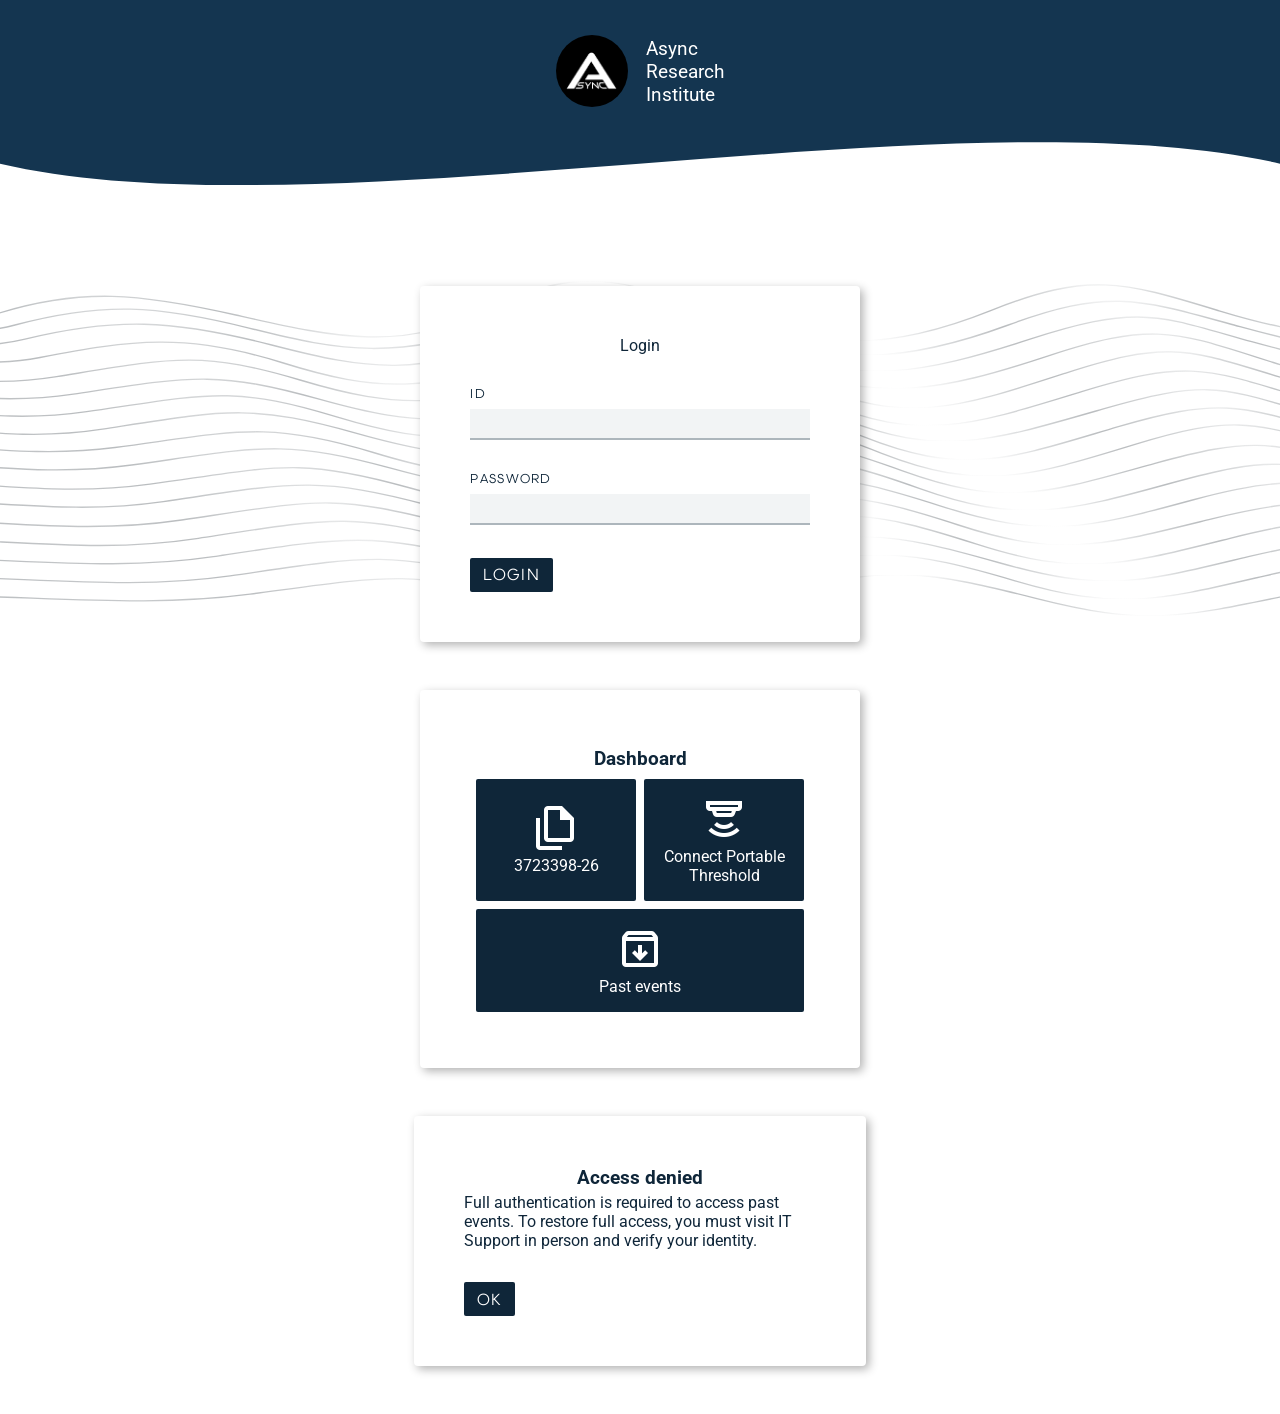
==== ari/index.html @ 57cf9e10 "started work on Backrooms puzzle" ====
<!doctype html>
<html lang="en">
<head>
  <meta charset="utf-8" />

  <title>Async Research Institute</title>
  <meta name="description" content="Kletter-Logbuch" />
  <meta name="author" content="Fabian Michel" />
  <meta name="viewport" content="width=device-width, initial-scale=1.0" />

  <link rel="preconnect" href="https://fonts.googleapis.com">
  <link rel="preconnect" href="https://fonts.gstatic.com" crossorigin>
  <link href="https://fonts.googleapis.com/css2?family=Elms+Sans:ital,wght@0,100..900;1,100..900&family=Roboto:ital,wght@0,100..900;1,100..900&display=swap" rel="stylesheet">
  <link rel="stylesheet" href="https://fonts.googleapis.com/css2?family=Material+Symbols+Outlined:opsz,wght,FILL,GRAD@20..48,100..700,0..1,-50..200&icon_names=archive,detector,file_copy,warning" />
  <link rel="stylesheet" href="style.css" />
  <link rel="shortcut icon" href="logo.png" />
  <script src="crypto-puzzle.js"></script>
  <script src="main.js"></script>
</head>

<body onload="main();">
  <div class="header-block">
    <table class="logo-table">
      <tr>
        <td><div class="logo-block"><img src="logo-white.png" /></div></td>
        <td class="logo-text">Async<br />Research<br />Institute</td>
      </tr>
    </table>
  </div>
  
  <form id="login-form">
    <table class="form-table" id="login-table">
      <tr>
        <td>Login</td>
      </tr>
      <tr>
        <td><label for="employee-id">ID</label></td>
      </tr>
      <tr>
        <td><input id="employee-id" type="text" /></td>
      </tr>
      <tr>
        <td><label for="password">PASSWORD</label></td>
      </tr>
      <tr>
        <td><input id="password" type="password" /></td>
      </tr>
      <tr>
        <td><button type="submit" id="login-btn" class="spaced">LOGIN</button></td>
      </tr>
      <!-- <tr>
        <td><label for="pwd-forgotten" class="error-label"><span class="material-symbols-outlined">warning</span><span>ID or password is wrong</span></label></td>
      </tr>
      <tr>
        <td><button id="pwd-forgotten" class="light small-space">PASSWORD FORGOTTEN</button></td>
      </tr> -->
    </table>
  </form>
  
  <form id="pwd-forgotten-form">
    <table class="form-table" id="pwd-forgotten-table">
      <tr>
        <td>Confirm Identity</td>
      </tr>
      <tr>
        <td><label for="conf-employee-id">ID</label></td>
      </tr>
      <tr>
        <td><input id="conf-employee-id" type="text" /></td>
      </tr>
      <tr>
        <td><label for="conf-fname">FIRST NAME</label></td>
      </tr>
      <tr>
        <td><input id="conf-fname" type="text" /></td>
      </tr>
      <tr>
        <td><label for="conf-lname">LAST NAME</label></td>
      </tr>
      <tr>
        <td><input id="conf-lname" type="text" /></td>
      </tr>
      <tr>
        <td><label for="conf-birth">DATE OF BIRTH</label></td>
      </tr>
      <tr>
        <td><input id="conf-birth" type="date" /></td>
      </tr>
      <tr>
        <td><button type="submit" id="conf-btn" class="spaced">CONFIRM</button></td>
      </tr>
      <!-- <tr>
        <td><label id="conf-error" class="error-label"><span class="material-symbols-outlined">warning</span><span>ID not found</span></label></td>
      </tr> -->
    </table>
  </form>
  
  <form id="recovery-form">
    <table class="form-table" id="recovery-table">
      <tr>
        <td><span class="header-text">Temporary view-only access</span></td>
      </tr>
      <tr>
        <td class="limited-width">
          <p>Based on the personal information you provided, temporary
           view-only access to your employee profile has been granted.</p>

          <p>This access allows you to review your personal data only.
            You will not be able to make changes, or use any account features requiring full authentication.</p>

          <p>To restore full access, you must visit IT Support in person and verify your identity.
            Remote password reset is not available for this account at this stage.</p>

          <p>Your temporary view-only access will remain active for <b>48 hours</b> from the time it was granted.
            After this period, access from this account will be blocked completely until your identity has
            been confirmed by IT Support.</p>

          <p>Please contact or visit IT Support as soon as possible to avoid interruption of access.</p></td>
      </tr>
      <tr>
        <td><button type="submit" id="recovery-btn" class="spaced">CONFIRM</button></td>
      </tr>
    </table>
  </form>

  <div class="card" id="dashboard">
    <table class="dashboard">
      <tr>
        <td colspan="2">
          <span class="header-text">Dashboard</span>
        </td>
      </tr>
      <tr>
        <td class="dashboard-cell">
          <span class="material-symbols-outlined">file_copy</span><br />
          3723398-26
        </td>
        <td class="dashboard-cell">
          <span class="material-symbols-outlined">detector</span><br />
          Connect Portable Threshold
        </td>
      </tr>
      <tr>
        <td class="dashboard-cell" colspan="2">
          <span class="material-symbols-outlined">archive</span><br />
          Past events
        </td>
      </tr>
    </table>
  </div>
  
  <form id="access-denied-form">
    <table class="form-table" id="access-denied-table">
      <tr>
        <td>
          <span class="header-text">Access denied</span>
        </td>
      </tr>
      <tr>
        <td class="limited-width">
          Full authentication is required to access past events.
          To restore full access, you must visit IT Support in person and verify your identity.
        </td>
      </tr>
      <tr>
        <td><button type="submit" id="access-denied-btn" class="spaced">OK</button></td>
      </tr>
    </table>
  </form>
</body>
</html>
---- ari/style.css ----
html {
  min-height: 100%;
}

body {
  font-family: "Roboto", sans-serif;
  font-optical-sizing: auto;
  font-weight: 400;
  font-style: normal;
  font-variation-settings:
    "wdth" 100;
  color: rgb(15, 38, 57);
  margin: 0;
  width: 100%;
  min-height: 100vh;
  background-image: url(background.svg);
  background-position: center center;
  background-size: cover;
  background-repeat: no-repeat;
  background-attachment: fixed;
}

.material-symbols-outlined {
  font-variation-settings:
  'FILL' 0,
  'wght' 400,
  'GRAD' 0,
  'opsz' 24
}

.header-block {
  position: relative;
  color: white;
  width: 100%;
  min-height: 6em;
  background-color: rgb(20, 53, 80);
  overflow: hidden;
  mask-image: url("data:image/svg+xml,%3Csvg viewBox='0 0 1440 320' preserveAspectRatio='none' xmlns='http://www.w3.org/2000/svg'%3E%3Cpath fill='white' d='M0,0 H1440 V220 C1080,120 360,320 0,220 Z'/%3E%3C/svg%3E");
  mask-size: 100% 100%;
  mask-repeat: no-repeat;
}

.logo-table {
  margin-top: 2em;
  margin-bottom: 8em;
  margin-left: auto;
  margin-right: auto;
}

.logo-text {
  font-size: 1.2em;
  padding-left: 0.8em;
}

.logo-block {
  width: 4.5em;
  height: 4.5em;
  display: flex;
  align-items: center;
  justify-content: center;
  background-color: black;
  border-radius: 2.25em;
}

.logo-block > img {
  width: 3.2em;
  height: 2.36em;
}

.form-table {
  border-radius: 0.25em;
  box-shadow: 0.2em 0.2em 0.6em rgba(0, 0, 0, 0.3);
  background-color: white;
  margin-top: 3em;
  margin-bottom: 3em;
  margin-left: auto;
  margin-right: auto;
}

.form-table label:not(.error-label) {
  display: inline-block;
  font-size: 0.8em;
  margin-top: 2em;
  margin-bottom: 0.3em;
  letter-spacing: 0.1em;
  font-family: "Elms Sans", sans-serif;
  font-optical-sizing: auto;
  font-weight: 400;
  font-style: normal;
}

.form-table label.error-label {
  font-size: 0.8em;
  margin-top: 2em;
  margin-bottom: 0.3em;
  color: rgb(135, 30, 30);
  display: inline-flex;
  gap: 0.4em;
  justify-content: flex-start;
  align-items: center;
}

.form-table td {
  padding-left: 3em;
  padding-right: 3em;
}

.form-table tr:first-child td {
  padding-top: 3em;
  text-align: center;
}

.form-table tr:last-child td {
  padding-bottom: 3em;
}

.form-table input[type=text], .form-table input[type=password], .form-table input[type=date] {
  width: 20em;
  max-width: max(8em, calc(100vw - 11em));
  appearance: none;
  font-family: inherit;
  font-size: 1em;
  padding-left: 0.6em;
  padding-right: 0.6em;
  padding-top: 0.3em;
  padding-bottom: 0.3em;
  background-color: rgba(15, 38, 57, 0.05);
  border-top: none;
  border-right: none;
  border-left: none;
  border-bottom: 0.125em solid rgba(15, 38, 57, 0.3);
  outline: none;
  transition-property: background-color, border-bottom-color;
  transition-duration: 500ms;
}

.form-table input[type=text]:hover, .form-table input[type=password]:hover, .form-table input[type=date]:hover {
  background-color: rgba(15, 38, 57, 0.1);
}

.form-table input[type=text]:focus, .form-table input[type=password]:focus, .form-table input[type=date]:focus {
  background-color: rgba(15, 38, 57, 0.2);
  border-bottom: 0.125em solid rgba(15, 38, 57, 1);
}

.form-table button.spaced {
  margin-top: 1.8em;
}

.form-table button.small-space {
  margin-top: 0.2em;
}

.form-table button {
  appearance: none;
  outline: none;
  padding-left: 0.8em;
  padding-right: 0.8em;
  padding-top: 0.4em;
  padding-bottom: 0.4em;
  background-color: rgb(15, 38, 57);
  color: white;
  border-radius: 0.125em;
  border-width: 0;
  font-size: 1em;
  outline: 0.1875em solid transparent;
  letter-spacing: 0.1em;
  font-family: "Elms Sans", sans-serif;
  font-optical-sizing: auto;
  font-weight: 400;
  font-style: normal;
  transition-property: background-color, outline;
  transition-duration: 500ms;
}

.form-table button:not(:disabled):not(.light):hover {
  background-color: rgb(34, 87, 129);
}

.form-table button:focus {
  outline: 0.125em solid rgba(15, 38, 57, 0.4);
}

.form-table button.light {
  font-size: 0.8em;
  letter-spacing: normal;
  background-color: rgba(15, 38, 57, 0.05);
  color: rgb(15, 38, 57);
}

.form-table button:not(:disabled).light:hover {
  background-color: rgba(15, 38, 57, 0.2);
}

.form-table button:disabled {
  filter: saturate(0);
}

#pwd-forgotten-form, #recovery-form {
  display: none;
}

.limited-width {
  max-width: min(22em, max(8em, calc(100vw - 11em)));
}

.header-text {
  font-size: 1.2em;
  font-weight: bold;
}

.dashboard {
  border-spacing: 0.5em;
  margin-left: auto;
  margin-right: auto;
}

.dashboard tr:first-child td {
  text-align: center;
}

.dashboard-cell {
  cursor: pointer;
  max-width: 8em;
  width: 8em;
  text-align: center;
  background-color: rgb(15, 38, 57);
  color: white;
  padding: 1em;
  border-radius: 0.125em;
  transition-property: background-color;
  transition-duration: 500ms;
}

.dashboard-cell:hover {
  background-color: rgb(34, 87, 129);
}

.dashboard-cell span {
  font-size: 3em;
}

.card {
  width: fit-content;
  margin-left: auto;
  margin-right: auto;
  border-radius: 0.25em;
  box-shadow: 0.2em 0.2em 0.6em rgba(0, 0, 0, 0.3);
  background-color: white;
  margin-top: 3em;
  margin-bottom: 3em;
  padding: 3em;
}
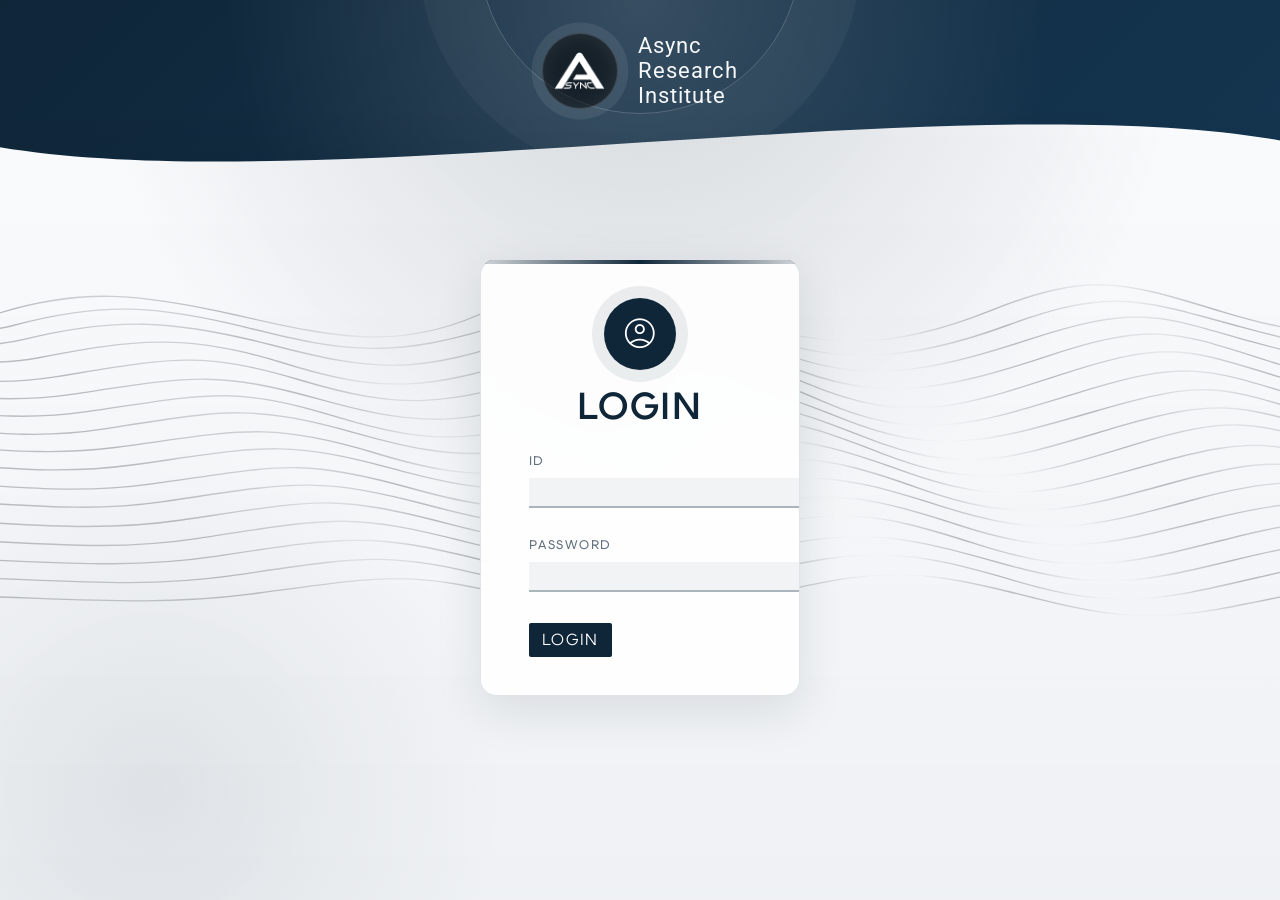
==== commit d0d30516: "continuing development of Backrooms riddle" ====
--- a/ari/index.html
+++ b/ari/index.html
@@ -4,14 +4,14 @@
   <meta charset="utf-8" />
 
   <title>Async Research Institute</title>
-  <meta name="description" content="Kletter-Logbuch" />
-  <meta name="author" content="Fabian Michel" />
+  <meta name="description" content="Async Research Institute web access" />
+  <meta name="author" content="Async Research Institute" />
   <meta name="viewport" content="width=device-width, initial-scale=1.0" />
 
   <link rel="preconnect" href="https://fonts.googleapis.com">
   <link rel="preconnect" href="https://fonts.gstatic.com" crossorigin>
   <link href="https://fonts.googleapis.com/css2?family=Elms+Sans:ital,wght@0,100..900;1,100..900&family=Roboto:ital,wght@0,100..900;1,100..900&display=swap" rel="stylesheet">
-  <link rel="stylesheet" href="https://fonts.googleapis.com/css2?family=Material+Symbols+Outlined:opsz,wght,FILL,GRAD@20..48,100..700,0..1,-50..200&icon_names=archive,detector,file_copy,warning" />
+  <link rel="stylesheet" href="https://fonts.googleapis.com/css2?family=Material+Symbols+Outlined:opsz,wght,FILL,GRAD@20..48,100..700,0..1,-50..200&icon_names=account_circle,archive,detector,file_copy,warning" />
   <link rel="stylesheet" href="style.css" />
   <link rel="shortcut icon" href="logo.png" />
   <script src="crypto-puzzle.js"></script>
@@ -131,17 +131,21 @@
         </td>
       </tr>
       <tr>
-        <td class="dashboard-cell">
+        <td class="dashboard-cell" id="profile-btn">
+          <span class="material-symbols-outlined">account_circle</span><br />
+          Profile
+        </td>
+        <td class="dashboard-cell" id="file-btn">
           <span class="material-symbols-outlined">file_copy</span><br />
           3723398-26
         </td>
-        <td class="dashboard-cell">
+      </tr>
+      <tr>
+        <td class="dashboard-cell" id="portable-btn">
           <span class="material-symbols-outlined">detector</span><br />
           Connect Portable Threshold
         </td>
-      </tr>
-      <tr>
-        <td class="dashboard-cell" colspan="2">
+        <td class="dashboard-cell" id="archive-btn">
           <span class="material-symbols-outlined">archive</span><br />
           Past events
         </td>
@@ -158,8 +162,8 @@
       </tr>
       <tr>
         <td class="limited-width">
-          Full authentication is required to access past events.
-          To restore full access, you must visit IT Support in person and verify your identity.
+          <p>Full authentication is required to access past events.
+          To restore full access, you must visit IT Support in person and verify your identity.</p>
         </td>
       </tr>
       <tr>
@@ -167,5 +171,80 @@
       </tr>
     </table>
   </form>
+  
+  <form id="profile-form">
+    <table class="form-table" id="profile-table">
+      <tr>
+        <td>
+          <span class="header-text">Profile</span>
+        </td>
+      </tr>
+      <tr>
+        <td><label>NAME</label></td>
+      </tr>
+      <tr>
+        <td>Some Name</td>
+      </tr>
+      <tr>
+        <td><label>DATE OF BIRTH</label></td>
+      </tr>
+      <tr>
+        <td>XX Month XXXX</td>
+      </tr>
+      <tr>
+        <td><label>ADDRESS</label></td>
+      </tr>
+      <tr>
+        <td>1 Some Street<br />Some City, CC 12345<br />USA</td>
+      </tr>
+      <tr>
+        <td><label>EMPLOYEE ID</label></td>
+      </tr>
+      <tr>
+        <td>XXXXXX</td>
+      </tr>
+      <tr>
+        <td><label>DEPARTMENT</label></td>
+      </tr>
+      <tr>
+        <td>Applied Mathematics</td>
+      </tr>
+      <tr>
+        <td><label>ACCESS LEVEL</label></td>
+      </tr>
+      <tr>
+        <td>Access Suspended</td>
+      </tr>
+      <tr>
+        <td><button type="submit" id="access-denied-btn" class="spaced">BACK</button></td>
+      </tr>
+    </table>
+  </form>
+
+  <!-- <div class="message-stream" id="chat-messages">
+    <div class="message-button">
+      <button class="back-to-dashboard">BACK TO DASHBOARD</button>
+    </div>
+    <div class="message-others">
+      <span class="date">12 Oct 24, 13:14</span>
+      <span class="content">This is your assignment</span>
+      <span class="attachments"><a href="XXX.pdf">Assignment</a></span>
+    </div>
+    <div class="message-self">
+      <span class="date">12 Oct 24, 13:17</span>
+      <span class="content">Thanks, I'll look into it</span>
+    </div>
+    <div class="message-button">
+      <button class="back-to-dashboard">BACK TO DASHBOARD</button>
+    </div>
+  </div> -->
+
+  <div class="message-stream" id="chat-messages">
+    <div class="message-button">
+      <button class="back-to-dashboard">BACK TO DASHBOARD</button>
+    </div>
+  </div>
+
+  <div>&nbsp;</div>
 </body>
 </html>
--- a/ari/style.css
+++ b/ari/style.css
@@ -1,24 +1,60 @@
+:root {
+  --accent: rgb(15, 38, 57);
+  --accent-hover: rgb(34, 87, 129);
+  --accent-soft: rgba(15, 38, 57, 0.08);
+  --accent-mid: rgba(15, 38, 57, 0.30);
+  --paper: rgba(255, 255, 255, 0.9);
+  --text: rgb(15, 38, 57);
+  --muted: rgba(15, 38, 57, 0.66);
+  --danger: rgb(135, 30, 30);
+  --safe-top: env(safe-area-inset-top, 0px);
+  --safe-bottom: env(safe-area-inset-bottom, 0px);
+}
+
+* {
+  box-sizing: border-box;
+}
 
 html {
   min-height: 100%;
+  background: rgb(246, 247, 248);
 }
 
 body {
-  font-family: "Roboto", sans-serif;
+  font-family: "Roboto", system-ui, -apple-system, BlinkMacSystemFont, "Segoe UI", sans-serif;
   font-optical-sizing: auto;
   font-weight: 400;
   font-style: normal;
   font-variation-settings:
     "wdth" 100;
-  color: rgb(15, 38, 57);
+  color: var(--text);
   margin: 0;
   width: 100%;
   min-height: 100vh;
-  background-image: url(background.svg);
+  min-height: 100svh;
+  background:
+    url(background.svg),
+    radial-gradient(circle at 50% 0%, rgba(15, 38, 57, 0.16), transparent 34rem),
+    radial-gradient(circle at 12% 88%, rgba(15, 38, 57, 0.08), transparent 22rem),
+    linear-gradient(180deg, rgba(250, 251, 252, 0.92), rgba(238, 241, 244, 0.96));
   background-position: center center;
   background-size: cover;
   background-repeat: no-repeat;
   background-attachment: fixed;
+}
+
+body::before {
+  content: "";
+  position: fixed;
+  inset: 0;
+  z-index: -1;
+  pointer-events: none;
+  background-image:
+    linear-gradient(rgba(15, 38, 57, 0.035) 1px, transparent 1px),
+    linear-gradient(90deg, rgba(15, 38, 57, 0.035) 1px, transparent 1px);
+  background-size: 3.2rem 3.2rem 3.2rem 3.2rem;
+  -webkit-mask-image: radial-gradient(circle at center, black, transparent 72%);
+  mask-image: radial-gradient(circle at center, black, transparent 72%);
 }
 
 .material-symbols-outlined {
@@ -33,91 +69,212 @@
   position: relative;
   color: white;
   width: 100%;
-  min-height: 6em;
-  background-color: rgb(20, 53, 80);
+  min-height: 8.5rem;
+  padding-top: calc(1.2rem + var(--safe-top));
+  background:
+    radial-gradient(circle at 50% 0%, rgba(255, 255, 255, 0.16), transparent 26rem),
+    linear-gradient(135deg, var(--accent), rgb(20, 53, 80));
   overflow: hidden;
-  mask-image: url("data:image/svg+xml,%3Csvg viewBox='0 0 1440 320' preserveAspectRatio='none' xmlns='http://www.w3.org/2000/svg'%3E%3Cpath fill='white' d='M0,0 H1440 V220 C1080,120 360,320 0,220 Z'/%3E%3C/svg%3E");
+  box-shadow: 0 1.2rem 3rem rgba(15, 38, 57, 0.12);
+  -webkit-mask-image: url("data:image/svg+xml,%3Csvg viewBox='0 0 1440 320' preserveAspectRatio='none' xmlns='http://www.w3.org/2000/svg'%3E%3Cpath fill='white' d='M0,0 H1440 V210 C1080,125 360,300 0,220 Z'/%3E%3C/svg%3E");
+  mask-image: url("data:image/svg+xml,%3Csvg viewBox='0 0 1440 320' preserveAspectRatio='none' xmlns='http://www.w3.org/2000/svg'%3E%3Cpath fill='white' d='M0,0 H1440 V210 C1080,125 360,300 0,220 Z'/%3E%3C/svg%3E");
+  -webkit-mask-size: 100% 100%;
   mask-size: 100% 100%;
+  -webkit-mask-repeat: no-repeat;
   mask-repeat: no-repeat;
 }
 
+.header-block::before,
+.header-block::after {
+  content: "";
+  position: absolute;
+  border-radius: 50%;
+  pointer-events: none;
+}
+
+.header-block::before {
+  width: 20rem;
+  height: 20rem;
+  left: 50%;
+  top: -13rem;
+  transform: translateX(-50%);
+  border: 1px solid rgba(255, 255, 255, 0.20);
+  box-shadow: 0 0 0 3.8rem rgba(255, 255, 255, 0.035);
+}
+
+.header-block::after {
+  inset: auto 0 0;
+  height: 7rem;
+  border-radius: 0;
+  background: linear-gradient(180deg, transparent, rgba(0, 0, 0, 0.08));
+}
+
 .logo-table {
-  margin-top: 2em;
-  margin-bottom: 8em;
+  position: relative;
+  z-index: 1;
+  margin-top: 0.8rem;
+  margin-bottom: 6.5rem;
   margin-left: auto;
   margin-right: auto;
+  border-spacing: 0;
 }
 
 .logo-text {
-  font-size: 1.2em;
-  padding-left: 0.8em;
+  /* font-family: "Elms Sans", sans-serif;
+  line-height: 1.05;
+  letter-spacing: 0.12em;
+  text-transform: uppercase; */
+  font-size: clamp(1.05rem, 3.5vw, 1.35rem);
+  letter-spacing: 0.05em;
+  padding-left: 1.2rem;
+  opacity: 0.96;
 }
 
 .logo-block {
-  width: 4.5em;
-  height: 4.5em;
+  width: 4.75rem;
+  height: 4.75rem;
   display: flex;
   align-items: center;
   justify-content: center;
-  background-color: black;
-  border-radius: 2.25em;
+  background: rgba(0, 0, 0, 0.54);
+  border: 1px solid rgba(255, 255, 255, 0.18);
+  border-radius: 50%;
+  box-shadow:
+    inset 0 0 1.2rem rgba(255, 255, 255, 0.08),
+    0 0 0 0.65rem rgba(255, 255, 255, 0.08);
 }
 
 .logo-block > img {
+  display: block;
   width: 3.2em;
   height: 2.36em;
 }
 
+form,
+.card {
+  width: min(100%, 38rem);
+  margin-left: auto;
+  margin-right: auto;
+  padding-left: 1.1rem;
+  padding-right: 1.1rem;
+}
+
+#profile-table {
+  width: 25rem;
+}
+
 .form-table {
-  border-radius: 0.25em;
-  box-shadow: 0.2em 0.2em 0.6em rgba(0, 0, 0, 0.3);
-  background-color: white;
-  margin-top: 3em;
+  width: fit-content;
+  max-width: 100%;
+  border-spacing: 0;
+  border: 1px solid rgba(15, 38, 57, 0.12);
+  border-radius: 1rem;
+  box-shadow: 0 1rem 3rem rgba(15, 38, 57, 0.11);
+  background:
+    linear-gradient(90deg, rgba(15, 38, 57, 0.18), var(--accent), rgba(15, 38, 57, 0.18)) top / 100% 0.28rem no-repeat,
+    var(--paper);
+  -webkit-backdrop-filter: blur(16px);
+  backdrop-filter: blur(16px);
+  margin-top: clamp(2rem, 5vh, 3.5rem);
   margin-bottom: 3em;
   margin-left: auto;
   margin-right: auto;
+  overflow: hidden;
+}
+
+.form-table tr:first-child td {
+  padding-top: 2.35rem;
+  text-align: center;
+  color: var(--text);
+  font-family: "Elms Sans", sans-serif;
+  font-size: clamp(1.35rem, 6vw, 2.35rem);
+  font-weight: 650;
+  line-height: 1;
+  letter-spacing: 0.045em;
+  text-transform: uppercase;
+}
+
+.form-table tr:first-child td::before {
+  content: "account_circle";
+  width: 4.5rem;
+  height: 4.5rem;
+  margin: 0 auto 1.1rem;
+  display: grid;
+  place-items: center;
+  color: white;
+  background: var(--accent);
+  border-radius: 50%;
+  box-shadow: 0 0 0 0.75rem rgba(15, 38, 57, 0.08);
+  font-family: "Material Symbols Outlined";
+  font-size: 2.35rem;
+  font-weight: normal;
+  letter-spacing: normal;
+  line-height: 1;
+  text-transform: none;
+  font-variation-settings: 'FILL' 0, 'wght' 300, 'GRAD' 0, 'opsz' 48;
+}
+
+#pwd-forgotten-table tr:first-child td::before,
+#recovery-table tr:first-child td::before {
+  content: "warning";
+}
+
+#access-denied-table tr:first-child td::before {
+  content: "warning";
+  background: rgb(126, 72, 24);
+  box-shadow: 0 0 0 0.75rem rgba(126, 72, 24, 0.08);
 }
 
 .form-table label:not(.error-label) {
   display: inline-block;
-  font-size: 0.8em;
-  margin-top: 2em;
-  margin-bottom: 0.3em;
-  letter-spacing: 0.1em;
+  font-size: 0.78em;
+  margin-top: 1.65rem;
+  margin-bottom: 0.42rem;
+  color: var(--muted);
+  letter-spacing: 0.12em;
+  text-transform: uppercase;
   font-family: "Elms Sans", sans-serif;
   font-optical-sizing: auto;
-  font-weight: 400;
+  font-weight: 520;
   font-style: normal;
 }
 
 .form-table label.error-label {
-  font-size: 0.8em;
-  margin-top: 2em;
+  font-size: 0.86em;
+  margin-top: 1.5rem;
   margin-bottom: 0.3em;
-  color: rgb(135, 30, 30);
+  color: var(--danger);
   display: inline-flex;
-  gap: 0.4em;
+  gap: 0.5em;
   justify-content: flex-start;
   align-items: center;
 }
 
 .form-table td {
-  padding-left: 3em;
-  padding-right: 3em;
-}
-
-.form-table tr:first-child td {
-  padding-top: 3em;
-  text-align: center;
+  padding-left: clamp(1.5rem, 6vw, 3rem);
+  padding-right: clamp(1.5rem, 6vw, 3rem);
 }
 
 .form-table tr:last-child td {
-  padding-bottom: 3em;
-}
-
+  padding-bottom: 2.4rem;
+}
+
+.form-table td.limited-width,
+.limited-width {
+  max-width: min(31rem, calc(100vw - 3rem));
+  color: var(--muted);
+  font-size: 1.02rem;
+  line-height: 1.58;
+}
+
+.limited-width p {
+  margin: 1rem 0;
+}
+
+/* Input styling kept from the other pages for consistency. */
 .form-table input[type=text], .form-table input[type=password], .form-table input[type=date] {
-  width: 20em;
-  max-width: max(8em, calc(100vw - 11em));
+  width: max(20em, 100%);
+  max-width: max(8em, calc(100vw - 2 * clamp(1.5rem, 6vw, 3rem) - 3.3rem));
   appearance: none;
   font-family: inherit;
   font-size: 1em;
@@ -144,6 +301,7 @@
   border-bottom: 0.125em solid rgba(15, 38, 57, 1);
 }
 
+/* Button styling kept from the other pages for consistency. */
 .form-table button.spaced {
   margin-top: 1.8em;
 }
@@ -197,58 +355,293 @@
   filter: saturate(0);
 }
 
-#pwd-forgotten-form, #recovery-form {
+#pwd-forgotten-form, #recovery-form, #dashboard, #access-denied-form, #profile-form, #chat-messages {
   display: none;
 }
 
-.limited-width {
-  max-width: min(22em, max(8em, calc(100vw - 11em)));
-}
-
 .header-text {
-  font-size: 1.2em;
-  font-weight: bold;
+  font-family: "Elms Sans", sans-serif;
+  font-size: clamp(1.2rem, 5vw, 2rem);
+  font-weight: 650;
+  line-height: 1;
+  letter-spacing: 0.035em;
+  text-transform: uppercase;
 }
 
 .dashboard {
-  border-spacing: 0.5em;
+  width: min(100%, 34rem);
+  border-spacing: 0.75rem;
   margin-left: auto;
   margin-right: auto;
 }
 
 .dashboard tr:first-child td {
   text-align: center;
+  padding-bottom: 0.5rem;
 }
 
 .dashboard-cell {
   cursor: pointer;
-  max-width: 8em;
-  width: 8em;
+  max-width: 11em;
+  width: 11em;
   text-align: center;
+  background:
+    radial-gradient(circle at 50% 12%, rgba(255, 255, 255, 0.12), transparent 4rem),
+    var(--accent);
+  color: white;
+  padding: 1.1rem 0.85rem;
+  border: 1px solid rgba(255, 255, 255, 0.08);
+  border-radius: 0.85rem;
+  box-shadow: 0 0.7rem 1.6rem rgba(15, 38, 57, 0.14);
+  transition-property: background-color, transform, box-shadow;
+  transition-duration: 350ms;
+}
+
+.dashboard-cell:hover {
+  background-color: var(--accent-hover);
+  transform: translateY(-0.12rem);
+  box-shadow: 0 1rem 2.1rem rgba(15, 38, 57, 0.18);
+}
+
+.dashboard-cell span {
+  font-size: 3em;
+  margin-bottom: 1rem;
+}
+
+.card {
+  width: fit-content;
+  max-width: calc(100% - 2.2rem);
+  margin-left: auto;
+  margin-right: auto;
+  border: 1px solid rgba(15, 38, 57, 0.12);
+  border-radius: 1rem;
+  box-shadow: 0 1rem 3rem rgba(15, 38, 57, 0.11);
+  background:
+    linear-gradient(90deg, rgba(15, 38, 57, 0.18), var(--accent), rgba(15, 38, 57, 0.18)) top / 100% 0.28rem no-repeat,
+    var(--paper);
+  -webkit-backdrop-filter: blur(16px);
+  backdrop-filter: blur(16px);
+  margin-top: clamp(2rem, 5vh, 3.5rem);
+  margin-bottom: 3em;
+  padding: 0 2.25rem 2.4rem;
+  overflow: hidden;
+}
+
+.card .header-text {
+  display: inline-block;
+  margin-top: 2rem;
+}
+
+@media (max-width: 520px) {
+  .header-block {
+    min-height: 7.6rem;
+  }
+
+  .logo-table {
+    margin-bottom: 5.5rem;
+  }
+
+  .logo-block {
+    width: 4.15rem;
+    height: 4.15rem;
+  }
+
+  .logo-block > img {
+    width: 2.8rem;
+    height: auto;
+  }
+
+  .form-table, #profile-table {
+    width: calc(100vw - 2rem);
+    margin-top: 1.6rem;
+  }
+
+  .form-table tr:first-child td::before {
+    width: 4rem;
+    height: 4rem;
+    font-size: 2.1rem;
+  }
+
+  .dashboard {
+    border-spacing: 0.5rem;
+  }
+
+  .dashboard-cell {
+    width: 50%;
+    max-width: none;
+    padding: 0.95rem 0.55rem;
+    font-size: 0.92rem;
+  }
+
+  .card {
+    width: calc(100vw - 2rem);
+    padding-left: 1rem;
+    padding-right: 1rem;
+  }
+}
+
+@media (prefers-reduced-motion: reduce) {
+  *,
+  *::before,
+  *::after {
+    transition-duration: 1ms !important;
+    animation-duration: 1ms !important;
+    animation-iteration-count: 1 !important;
+    scroll-behavior: auto !important;
+  }
+}
+
+.message-stream {
+  width: min(100% - 2rem, 48rem);
+  margin: 3em auto;
+  display: flex;
+  flex-direction: column;
+  gap: 1em;
+  color: rgb(15, 38, 57);
+}
+
+.message-button {
+  display: flex;
+  justify-content: center;
+  margin-bottom: 1em;
+  margin-top: 1em;
+}
+
+.message-button button {
+  appearance: none;
+  border: 0;
+  border-radius: 0.125em;
+  padding: 0.55em 0.9em;
   background-color: rgb(15, 38, 57);
   color: white;
-  padding: 1em;
-  border-radius: 0.125em;
-  transition-property: background-color;
+  font-family: "Elms Sans", sans-serif;
+  font-size: 0.95em;
+  font-weight: 400;
+  letter-spacing: 0.1em;
+  outline: 0.1875em solid transparent;
+  transition-property: background-color, outline;
   transition-duration: 500ms;
-}
-
-.dashboard-cell:hover {
+  cursor: pointer;
+}
+
+.message-button button:hover {
   background-color: rgb(34, 87, 129);
 }
 
-.dashboard-cell span {
-  font-size: 3em;
-}
-
-.card {
+.message-button button:focus {
+  outline: 0.125em solid rgba(15, 38, 57, 0.4);
+}
+
+.message-self .content video {
+  max-width: min(calc(32rem - 2em), 100%);
+}
+
+.message-others,
+.message-self {
+  position: relative;
+  box-sizing: border-box;
   width: fit-content;
-  margin-left: auto;
-  margin-right: auto;
-  border-radius: 0.25em;
-  box-shadow: 0.2em 0.2em 0.6em rgba(0, 0, 0, 0.3);
+  max-width: min(32rem, 78%);
+  padding: 0.85em 1em 0.95em;
+  border-radius: 0.8em;
+  box-shadow:
+    0 0.5em 1.5em rgba(15, 38, 57, 0.12),
+    inset 0 0 0 1px rgba(15, 38, 57, 0.08);
+}
+
+.message-others {
+  align-self: flex-start;
   background-color: white;
-  margin-top: 3em;
-  margin-bottom: 3em;
-  padding: 3em;
+  border-top-left-radius: 0.2em;
+}
+
+.message-self {
+  align-self: flex-end;
+  background-color: rgb(15, 38, 57);
+  color: white;
+  border-top-right-radius: 0.2em;
+}
+
+.message-others .date,
+.message-self .date {
+  display: block;
+  margin-bottom: 0.45em;
+  font-family: "Elms Sans", sans-serif;
+  font-size: 0.72em;
+  line-height: 1.2;
+  letter-spacing: 0.08em;
+  text-transform: uppercase;
+  opacity: 0.7;
+}
+
+.message-others .content,
+.message-self .content {
+  display: block;
+  font-size: 1em;
+  line-height: 1.45;
+}
+
+.message-others .attachments,
+.message-self .attachments {
+  display: block;
+  margin-top: 0.75em;
+}
+
+.message-others .attachments a,
+.message-self .attachments a {
+  display: inline-flex;
+  align-items: center;
+  gap: 0.35em;
+  padding: 0.35em 0.55em;
+  border-radius: 0.2em;
+  font-family: "Elms Sans", sans-serif;
+  font-size: 0.82em;
+  text-decoration: none;
+  letter-spacing: 0.04em;
+  transition-property: background-color, color;
+  transition-duration: 300ms;
+}
+
+.message-others .attachments a {
+  background-color: rgba(15, 38, 57, 0.08);
+  color: rgb(15, 38, 57);
+}
+
+.message-others .attachments a:hover {
+  background-color: rgba(15, 38, 57, 0.16);
+}
+
+.message-self .attachments a {
+  background-color: rgba(255, 255, 255, 0.12);
+  color: white;
+}
+
+.message-self .attachments a:hover {
+  background-color: rgba(255, 255, 255, 0.22);
+}
+
+.message-others .attachments a::before,
+.message-self .attachments a::before {
+  content: "file_copy";
+  font-family: "Material Symbols Outlined";
+  font-weight: normal;
+  font-style: normal;
+  font-size: 1.15em;
+  line-height: 1;
+  letter-spacing: normal;
+  text-transform: none;
+  display: inline-block;
+}
+
+@media (max-width: 42rem) {
+  .message-stream {
+    width: min(100% - 1.2rem, 48rem);
+    margin-top: 1.5em;
+    margin-bottom: 1.5em;
+  }
+
+  .message-others,
+  .message-self {
+    max-width: 86%;
+  }
 }
